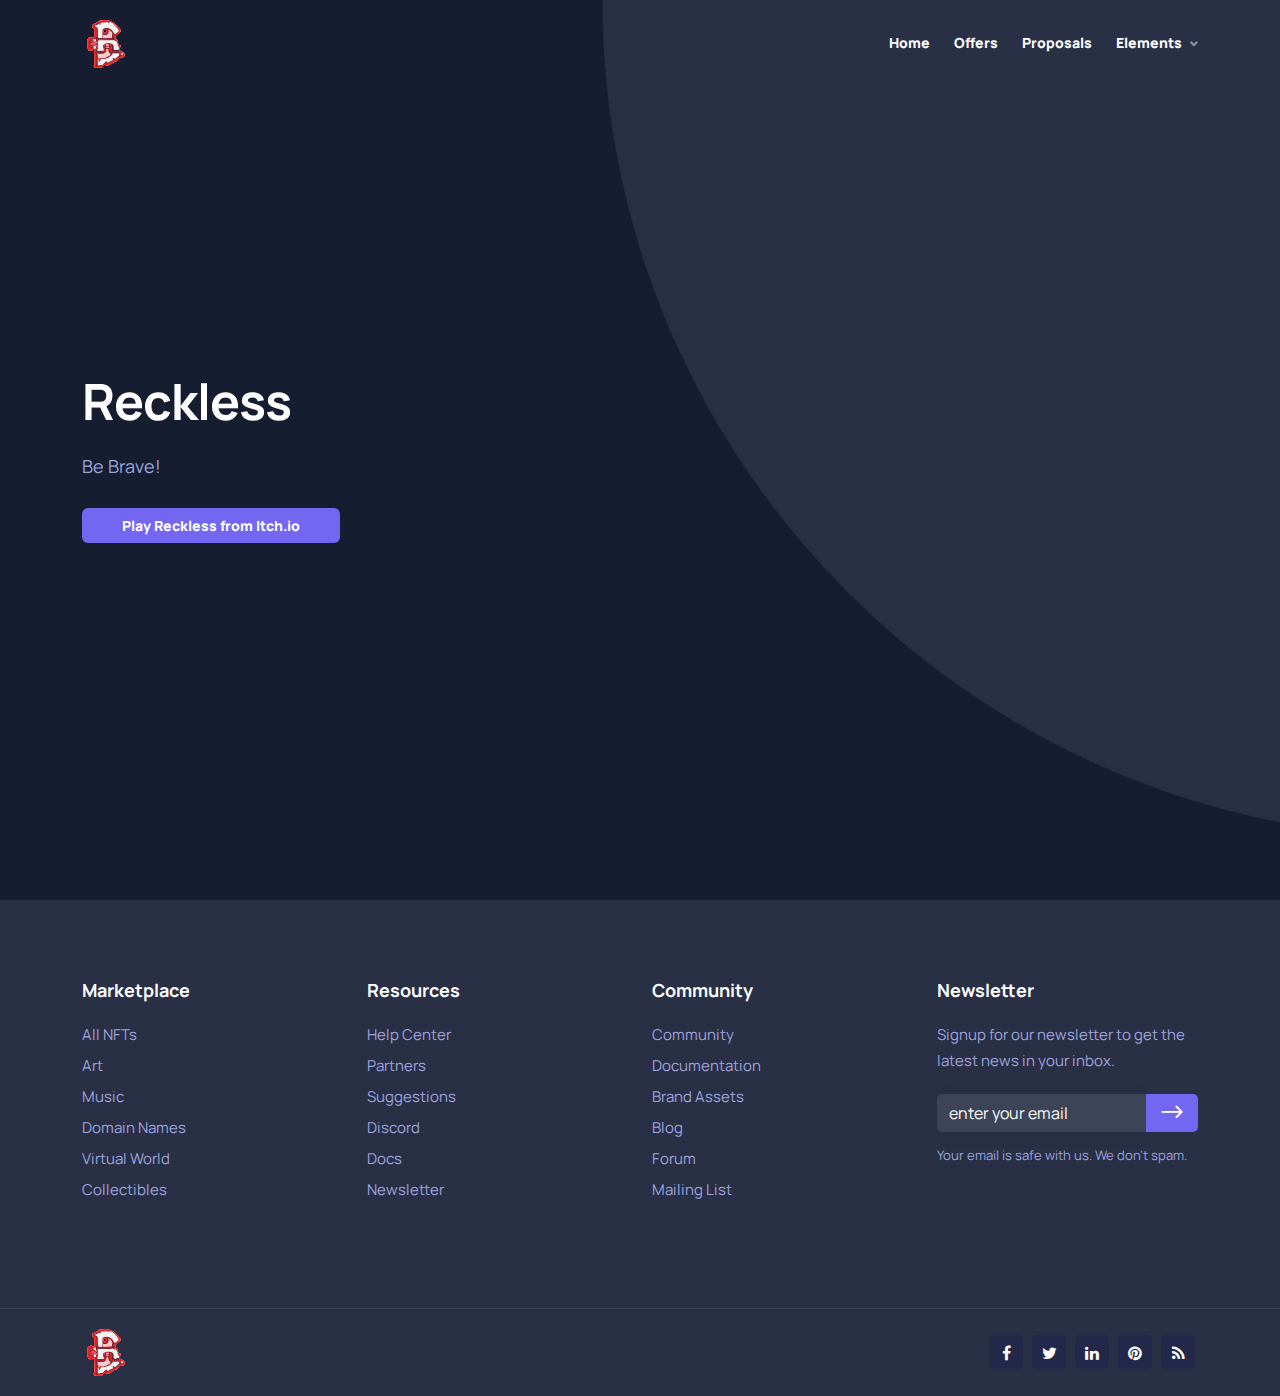
==== index.html @ c5ca8ec3 "First Commit" ====
<!DOCTYPE html>
<html lang="zxx">

<head>
    <title>Reckless NFT Marketplace</title>
    <link rel="icon" href="images/logo-reckless.svg" type="image/gif" sizes="16x16">
    <meta content="text/html;charset=utf-8" http-equiv="Content-Type">
    <meta content="width=device-width, initial-scale=1.0" name="viewport" />
    <meta content="Gigaland - NFT Marketplace Website Template" name="description" />
    <meta content="" name="keywords" />
    <meta content="" name="author" />
    <!-- CSS Files
    ================================================== -->
    <link id="bootstrap" href="css/bootstrap.min.css" rel="stylesheet" type="text/css" />
    <link id="bootstrap-grid" href="css/bootstrap-grid.min.css" rel="stylesheet" type="text/css" />
    <link id="bootstrap-reboot" href="css/bootstrap-reboot.min.css" rel="stylesheet" type="text/css" />
    <link href="css/animate.css" rel="stylesheet" type="text/css" />
    <link href="css/owl.carousel.css" rel="stylesheet" type="text/css" />
    <link href="css/owl.theme.css" rel="stylesheet" type="text/css" />
    <link href="css/owl.transitions.css" rel="stylesheet" type="text/css" />
    <link href="css/magnific-popup.css" rel="stylesheet" type="text/css" />
    <link href="css/jquery.countdown.css" rel="stylesheet" type="text/css" />
    <link href="css/style.css" rel="stylesheet" type="text/css" />
    <!-- color scheme -->
    <link id="colors" href="css/colors/scheme-02.css" rel="stylesheet" type="text/css" />
    <link href="css/coloring.css" rel="stylesheet" type="text/css" />
</head>

<body class="dark-scheme">
    <div id="wrapper">
        <!-- header begin -->
            <header class="transparent">
                <div class="container">
                <div class="row">
                    <div class="col-md-12">
                        <div class="de-flex sm-pt10">
                            <div class="de-flex-col">
                                <div class="de-flex-col">
                                    <!-- logo begin -->
                                    <div id="logo">
                                        <a href="index.html">
                                            <img alt="" src="images/logo-reckless.svg" style="width:15%;" />
                                        </a>
                                    </div>
                                    <!-- logo close -->
                                </div>
                                <!--<div class="de-flex-col">
                                    <input id="quick_search" class="xs-hide" name="quick_search" placeholder="search item here..." type="text" />
                                </div>-->
                            </div>
                            <div class="de-flex-col header-col-mid">
                                <!-- mainmenu begin -->
                                <ul id="mainmenu">
                                    <li>
                                        <a href="index.html">Home<span></span></a>
                                    </li>
                                    <li>
                                        <a href="explore.html">Offers<span></span></a>
                                    </li>
                                    <!--<li>
                                        <a href="#">Pages<span></span></a>
                                        <ul>
                                            <li><a href="author.html">Author</a></li>
                                            <li><a href="create.html">Create</a></li>
                                            <li><a href="news.html">News</a></li>
                                            <li><a href="gallery.html">Gallery</a></li>
                                            <li><a href="login.html">Login</a></li>
                                            <li><a href="login-2.html">Login 2</a></li>
                                            <li><a href="register.html">Register</a></li>
                                            <li><a href="contact.html">Contact Us</a></li>
                                        </ul>
                                    </li>-->
                                    <li>
                                        <a href="proposals.html">Proposals<span></span></a>
                                    </li>
                                    <li>
                                        <a href="#">Elements<span></span></a>
                                        <ul>
                                            <li><a href="my-items.html">My Items</a></li>
                                            <li><a href="my-explore.html">My Offers</a></li>
                                            <li><a href="my-proposals.html">My Proposals</a></li>
                                            <!--<li><a href="accordion.html">Accordion</a></li> 
                                            <li><a href="alerts.html">Alerts</a></li>
                                            <li><a href="counters.html">Counters</a></li>
                                            <li><a href="modal.html">Modal</a></li>
                                            <li><a href="popover.html">Popover</a></li>
                                            <li><a href="pricing-table.html">Pricing Table</a></li>
                                            <li><a href="progress-bar.html">Progress Bar</a></li>
                                            <li><a href="tabs.html">Tabs</a></li>
                                            <li><a href="tooltips.html">Tooltips</a></li>-->
                                        </ul>
                                    </li>
                                </ul>
                                <!--<div class="menu_side_area">
                                    <a href="login.html" class="btn-main">Login</a>
                                    <span id="menu-btn"></span>
                                </div>-->
                            </div>
                        </div>
                    </div>
                </div>
            </div>
            </header>
            <!-- header close -->
        <!-- content begin -->
        <div class="no-bottom no-top" id="content">
            <div id="top"></div>
            <section id="section-hero" aria-label="section" class="no-top no-bottom vh-100" data-bgimage="url(images/background/bg-shape-1-dark.jpg) bottom">
                <div class="v-center">
                    <div class="container">
                        <div class="row align-items-center">
                            <div class="col-md-6">
                                <!--<div class="spacer-single"></div>
                                <h6 class="wow fadeInUp" data-wow-delay=".5s"><span class="text-uppercase id-color-2">Gigaland Market</span></h6>-->
                                <div class="spacer-10"></div>
                                <h1 class="wow fadeInUp" data-wow-delay=".75s">Reckless</h1>
                                <p class="wow fadeInUp lead" data-wow-delay="1s">
                                Be Brave!</p>
                                <div class="spacer-10"></div>
                                <a href="https://ivan-tigan.itch.io/reckless" target="_blank" class="btn-main wow fadeInUp lead" data-wow-delay="1.25s">Play Reckless from Itch.io</a>
                                <div class="mb-sm-30"></div>
                            </div>
                            <div class="col-md-6 xs-hide">
                                <iframe width="560" height="315" src="https://www.youtube.com/embed/4ejodRRVFJ0" title="YouTube video player" frameborder="0" allow="accelerometer; autoplay; clipboard-write; encrypted-media; gyroscope; picture-in-picture" allowfullscreen></iframe>
                                <div class="spacer-40"></div>
                                <iframe width="560" height="315" src="https://www.youtube.com/embed/QgI1jBgc-pI" title="YouTube video player" frameborder="0" allow="accelerometer; autoplay; clipboard-write; encrypted-media; gyroscope; picture-in-picture" allowfullscreen></iframe>
                                <!--<img src="images/misc/nft.png" class="lazy img-fluid wow fadeIn" data-wow-delay="1.25s" alt="">-->
                            </div>
                        </div>
                    </div>
                </div>
            </section>
            <!--<section id="section-intro" class="no-top no-bottom">
                <div class="container">
                    <div class="row">
                        <div class="col-lg-4 col-md-6 mb-sm-30">
                            <div class="feature-box f-boxed style-3">
                                <i class="wow fadeInUp bg-color-2 i-boxed icon_wallet"></i>
                                <div class="text">
                                    <h4 class="wow fadeInUp">Set up your wallet</h4>
                                    <p class="wow fadeInUp" data-wow-delay=".25s">Sed ut perspiciatis unde omnis iste natus error sit voluptatem accusantium doloremque laudantium, totam rem.</p>
                                </div>
                                <i class="wm icon_wallet"></i>
                            </div>
                        </div>
                        <div class="col-lg-4 col-md-6 mb-sm-30">
                            <div class="feature-box f-boxed style-3">
                                <i class="wow fadeInUp bg-color-2 i-boxed icon_cloud-upload_alt"></i>
                                <div class="text">
                                    <h4 class="wow fadeInUp">Add your NFT's</h4>
                                    <p class="wow fadeInUp" data-wow-delay=".25s">Sed ut perspiciatis unde omnis iste natus error sit voluptatem accusantium doloremque laudantium, totam rem.</p>
                                </div>
                                <i class="wm icon_cloud-upload_alt"></i>
                            </div>
                        </div>
                        <div class="col-lg-4 col-md-6 mb-sm-30">
                            <div class="feature-box f-boxed style-3">
                                <i class="wow fadeInUp bg-color-2 i-boxed icon_tags_alt"></i>
                                <div class="text">
                                    <h4 class="wow fadeInUp">Sell your NFT's</h4>
                                    <p class="wow fadeInUp" data-wow-delay=".25s">Sed ut perspiciatis unde omnis iste natus error sit voluptatem accusantium doloremque laudantium, totam rem.</p>
                                </div>
                                <i class="wm icon_tags_alt"></i>
                            </div>
                        </div>
                    </div>
                </div>
            </section>            

            <section id="section-collections" class="no-bottom">
                <div class="container">
                    <div class="row">
                        <div class="col-lg-12">
                            <div class="text-center">
                                <h2>Hot Collections</h2>
                                <div class="small-border bg-color-2"></div>
                            </div>
                        </div>
                        <div id="collection-carousel" class="owl-carousel wow fadeIn">

                                <div class="nft_coll">
                                    <div class="nft_wrap">
                                        <a href="collection.html"><img src="images/collections/coll-1.jpg" class="lazy img-fluid" alt=""></a>
                                    </div>
                                    <div class="nft_coll_pp">
                                        <a href="collection.html"><img class="lazy" src="images/author/author-1.jpg" alt=""></a>
                                        <i class="fa fa-check"></i>
                                    </div>
                                    <div class="nft_coll_info">
                                        <a href="collection.html"><h4>Abstraction</h4></a>
                                        <span>ERC-192</span>
                                    </div>
                                </div>
                            
                                <div class="nft_coll">
                                    <div class="nft_wrap">
                                        <a href="collection.html"><img src="images/collections/coll-2.jpg" class="lazy img-fluid" alt=""></a>
                                    </div>
                                    <div class="nft_coll_pp">
                                        <a href="collection.html"><img class="lazy" src="images/author/author-2.jpg" alt=""></a>
                                        <i class="fa fa-check"></i>
                                    </div>
                                    <div class="nft_coll_info">
                                        <a href="collection.html"><h4>Patternlicious</h4></a>
                                        <span>ERC-61</span>
                                    </div>
                                </div>
                            
                                <div class="nft_coll">
                                    <div class="nft_wrap">
                                        <a href="collection.html"><img src="images/collections/coll-3.jpg" class="lazy img-fluid" alt=""></a>
                                    </div>
                                    <div class="nft_coll_pp">
                                        <a href="collection.html"><img class="lazy" src="images/author/author-3.jpg" alt=""></a>
                                        <i class="fa fa-check"></i>
                                    </div>
                                    <div class="nft_coll_info">
                                        <a href="collection.html"><h4>Skecthify</h4></a>
                                        <span>ERC-126</span>
                                    </div>
                                </div>
                            
                                <div class="nft_coll">
                                    <div class="nft_wrap">
                                        <a href="collection.html"><img src="images/collections/coll-4.jpg" class="lazy img-fluid" alt=""></a>
                                    </div>
                                    <div class="nft_coll_pp">
                                        <a href="collection.html"><img class="lazy" src="images/author/author-4.jpg" alt=""></a>
                                        <i class="fa fa-check"></i>
                                    </div>
                                    <div class="nft_coll_info">
                                        <a href="collection.html"><h4>Cartoonism</h4></a>
                                        <span>ERC-73</span>
                                    </div>
                                </div>
                            
                                <div class="nft_coll">
                                    <div class="nft_wrap">
                                        <a href="collection.html"><img src="images/collections/coll-5.jpg" class="lazy img-fluid" alt=""></a>
                                    </div>
                                    <div class="nft_coll_pp">
                                        <a href="collection.html"><img class="lazy" src="images/author/author-5.jpg" alt=""></a>
                                        <i class="fa fa-check"></i>
                                    </div>
                                    <div class="nft_coll_info">
                                        <a href="collection.html"><h4>Virtuland</h4></a>
                                        <span>ERC-85</span>
                                    </div>
                                </div>
                            
                                <div class="nft_coll">
                                    <div class="nft_wrap">
                                        <a href="collection.html"><img src="images/collections/coll-6.jpg" class="lazy img-fluid" alt=""></a>
                                    </div>
                                    <div class="nft_coll_pp">
                                        <a href="collection.html"><img class="lazy" src="images/author/author-6.jpg" alt=""></a>
                                        <i class="fa fa-check"></i>
                                    </div>
                                    <div class="nft_coll_info">
                                        <a href="collection.html"><h4>Papercut</h4></a>
                                        <span>ERC-42</span>
                                    </div>
                                </div>
                                
                            </div>
                        </div>
                    </div>
                </section>

            <section id="section-items" class="no-bottom">
                <div class="container">
                    <div class="row">
                        <div class="col-lg-12">
                            <div class="text-center">
                                <h2>New Items</h2>
                                <div class="small-border bg-color-2"></div>
                            </div>
                        </div>
                        <div id="items-carousel" class="owl-carousel wow fadeIn">-->

                                <!-- nft item begin 
                                <div class="d-item">
                                    <div class="nft__item">
                                        <div class="de_countdown" data-year="2021" data-month="8" data-day="16" data-hour="8"></div>
                                        <div class="author_list_pp">
                                            <a href="author.html">                                    
                                                <img class="lazy" src="images/author/author-1.jpg" alt="">
                                                <i class="fa fa-check"></i>
                                            </a>
                                        </div>
                                        <div class="nft__item_wrap">
                                            <a href="item-details.html">
                                                <img src="images/items/static-1.jpg" class="lazy nft__item_preview" alt="">
                                            </a>
                                        </div>
                                        <div class="nft__item_info">
                                            <a href="item-details.html">
                                                <h4>Pinky Ocean</h4>
                                            </a>
                                            <div class="nft__item_price">
                                                0.08 ETH<span>1/20</span>
                                            </div>
                                            <div class="nft__item_action">
                                                <a href="#">Place a bid</a>
                                            </div>
                                            <div class="nft__item_like">
                                                <i class="fa fa-heart"></i><span>50</span>
                                            </div>                            
                                        </div> 
                                    </div>
                                </div>                 
                                 nft item begin 
                                <div class="d-item">
                                    <div class="nft__item">
                                        <div class="author_list_pp">
                                            <a href="author.html">                                    
                                                <img class="lazy" src="images/author/author-10.jpg" alt="">
                                                <i class="fa fa-check"></i>
                                            </a>
                                        </div>
                                        <div class="nft__item_wrap">
                                            <a href="item-details.html">
                                                <img src="images/items/static-2.jpg" class="lazy nft__item_preview" alt="">
                                            </a>
                                        </div>
                                        <div class="nft__item_info">
                                            <a href="item-details.html">
                                                <h4>Deep Sea Phantasy</h4>
                                            </a>
                                            <div class="nft__item_price">
                                                0.06 ETH<span>1/22</span>
                                            </div>
                                            <div class="nft__item_action">
                                                <a href="#">Place a bid</a>
                                            </div>
                                            <div class="nft__item_like">
                                                <i class="fa fa-heart"></i><span>80</span>
                                            </div>                                 
                                        </div> 
                                    </div>
                                </div>
                                 nft item begin 
                                <div class="d-item">
                                    <div class="nft__item">
                                        <div class="de_countdown" data-year="2021" data-month="9" data-day="14" data-hour="8"></div>
                                        <div class="author_list_pp">
                                            <a href="author.html">                                    
                                                <img class="lazy" src="images/author/author-11.jpg" alt="">
                                                <i class="fa fa-check"></i>
                                            </a>
                                        </div>
                                        <div class="nft__item_wrap">
                                            <a href="item-details.html">
                                                <img src="images/items/static-3.jpg" class="lazy nft__item_preview" alt="">
                                            </a>
                                        </div>
                                        <div class="nft__item_info">
                                            <a href="item-details.html">
                                                <h4>Rainbow Style</h4>
                                            </a>
                                            <div class="nft__item_price">
                                                0.05 ETH<span>1/11</span>
                                            </div>
                                            <div class="nft__item_action">
                                                <a href="#">Place a bid</a>
                                            </div>
                                            <div class="nft__item_like">
                                                <i class="fa fa-heart"></i><span>97</span>
                                            </div>                                 
                                        </div> 
                                    </div>
                                </div>
                                 nft item begin 
                                <div class="d-item">
                                    <div class="nft__item">
                                        <div class="author_list_pp">
                                            <a href="author.html">                                    
                                                <img class="lazy" src="images/author/author-12.jpg" alt="">
                                                <i class="fa fa-check"></i>
                                            </a>
                                        </div>
                                        <div class="nft__item_wrap">
                                            <a href="item-details.html">
                                                <img src="images/items/static-4.jpg" class="lazy nft__item_preview" alt="">
                                            </a>
                                        </div>
                                        <div class="nft__item_info">
                                            <a href="item-details.html">
                                                <h4>Two Tigers</h4>
                                            </a>
                                            <div class="nft__item_price">
                                                0.02 ETH<span>1/15</span>
                                            </div>
                                            <div class="nft__item_action">
                                                <a href="#">Place a bid</a>
                                            </div>
                                            <div class="nft__item_like">
                                                <i class="fa fa-heart"></i><span>73</span>
                                            </div>                                 
                                        </div> 
                                    </div>
                                </div>
                                 nft item begin 
                                <div class="d-item">
                                    <div class="nft__item">
                                        <div class="author_list_pp">
                                            <a href="author.html">                                    
                                                <img class="lazy" src="images/author/author-9.jpg" alt="">
                                                <i class="fa fa-check"></i>
                                            </a>
                                        </div>
                                        <div class="nft__item_wrap">
                                            <a href="item-details.html">
                                                <img src="images/items/anim-4.webp" class="lazy nft__item_preview" alt="">
                                            </a>
                                        </div>
                                        <div class="nft__item_info">
                                            <a href="item-details.html">
                                                <h4>The Truth</h4>
                                            </a>
                                            <div class="nft__item_price">
                                                0.06 ETH<span>1/20</span>
                                            </div>
                                            <div class="nft__item_action">
                                                <a href="#">Place a bid</a>
                                            </div>
                                            <div class="nft__item_like">
                                                <i class="fa fa-heart"></i><span>26</span>
                                            </div>                                 
                                        </div>
                                    </div>
                                </div>
                                 nft item begin 
                                <div class="d-item">
                                    <div class="nft__item">
                                        <div class="de_countdown" data-year="2021" data-month="8" data-day="11" data-hour="8"></div>
                                        <div class="author_list_pp">
                                            <a href="author.html">                                    
                                                <img class="lazy" src="images/author/author-2.jpg" alt="">
                                                <i class="fa fa-check"></i>
                                            </a>
                                        </div>
                                        <div class="nft__item_wrap">
                                            <a href="item-details.html">
                                                <img src="images/items/anim-2.webp" class="lazy nft__item_preview" alt="">
                                            </a>
                                        </div>
                                        <div class="nft__item_info">
                                            <a href="item-details.html">
                                                <h4>Running Puppets</h4>
                                            </a>
                                            <div class="nft__item_price">
                                                0.03 ETH<span>1/24</span>
                                            </div>    
                                            <div class="nft__item_action">
                                                <a href="#">Place a bid</a>
                                            </div>
                                            <div class="nft__item_like">
                                                <i class="fa fa-heart"></i><span>45</span>
                                            </div>                                  
                                        </div> 
                                    </div>
                                </div>
                                 nft item begin 
                                <div class="d-item">
                                    <div class="nft__item">
                                        <div class="author_list_pp">
                                            <a href="author.html">                                    
                                                <img class="lazy" src="images/author/author-3.jpg" alt="">
                                                <i class="fa fa-check"></i>
                                            </a>
                                        </div>
                                        <div class="nft__item_wrap">
                                            <a href="item-details.html">
                                                <img src="images/items/anim-1.webp" class="lazy nft__item_preview" alt="">
                                            </a>
                                        </div>
                                        <div class="nft__item_info">
                                            <a href="item-details.html">
                                                <h4>USA Wordmation</h4>
                                            </a>
                                            <div class="nft__item_price">
                                                0.09 ETH<span>1/25</span>
                                            </div>
                                            <div class="nft__item_action">
                                                <a href="#">Place a bid</a>
                                            </div>
                                            <div class="nft__item_like">
                                                <i class="fa fa-heart"></i><span>76</span>
                                            </div>                                 
                                        </div> 
                                    </div>
                                </div>
                                
                            </div>
                        </div>
                    </div>
                </section>

            <section id="section-popular" class="pb-5">
                <div class="container">
                    <div class="row">
                        <div class="col-lg-12">
                            <div class="text-center">
                                <h2>Top Sellers</h2>
                                <div class="small-border bg-color-2"></div>
                            </div>
                        </div>
                        <div class="col-md-12 wow fadeIn">
                            <ol class="author_list">
                                <li>                                    
                                    <div class="author_list_pp">
                                        <a href="author.html">
                                            <img class="lazy" src="images/author/author-1.jpg" alt="">
                                            <i class="fa fa-check"></i>
                                        </a>
                                    </div>                                    
                                    <div class="author_list_info">
                                        <a href="author.html">Monica Lucas</a>
                                        <span>3.2 ETH</span>
                                    </div>
                                </li>
                                <li>
                                    <div class="author_list_pp">
                                        <a href="author.html">                                    
                                            <img class="lazy" src="images/author/author-2.jpg" alt="">
                                            <i class="fa fa-check"></i>
                                        </a>
                                    </div>
                                    <div class="author_list_info">
                                        <a href="author.html">Mamie Barnett</a>
                                        <span>2.8 ETH</span>
                                    </div>
                                </li>
                                <li>
                                    <div class="author_list_pp">
                                        <a href="author.html">                                    
                                            <img class="lazy" src="images/author/author-3.jpg" alt="">
                                            <i class="fa fa-check"></i>
                                        </a>
                                    </div>
                                    <div class="author_list_info">
                                        <a href="author.html">Nicholas Daniels</a>
                                        <span>2.5 ETH</span>
                                    </div>
                                </li>
                                <li>
                                    <div class="author_list_pp">
                                        <a href="author.html">                                    
                                            <img class="lazy" src="images/author/author-4.jpg" alt="">
                                            <i class="fa fa-check"></i>
                                        </a>
                                    </div>
                                    <div class="author_list_info">
                                        <a href="author.html">Lori Hart</a>
                                        <span>2.2 ETH</span>
                                    </div>
                                </li>
                                <li>
                                    <div class="author_list_pp">
                                        <a href="author.html">                                    
                                            <img class="lazy" src="images/author/author-5.jpg" alt="">
                                            <i class="fa fa-check"></i>
                                        </a>
                                    </div>
                                    <div class="author_list_info">
                                        <a href="author.html">Jimmy Wright</a>
                                        <span>1.9 ETH</span>
                                    </div>
                                </li>
                                <li>
                                    <div class="author_list_pp">
                                        <a href="author.html">                                    
                                            <img class="lazy" src="images/author/author-6.jpg" alt="">
                                            <i class="fa fa-check"></i>
                                        </a>
                                    </div>
                                    <div class="author_list_info">
                                        <a href="author.html">Karla Sharp</a>
                                        <span>1.6 ETH</span>
                                    </div>
                                </li>
                                <li>
                                    <div class="author_list_pp">
                                        <a href="author.html">                                    
                                            <img class="lazy" src="images/author/author-7.jpg" alt="">
                                            <i class="fa fa-check"></i>
                                        </a>
                                    </div>
                                    <div class="author_list_info">
                                        <a href="author.html">Gayle Hicks</a>
                                        <span>1.5 ETH</span>
                                    </div>
                                </li>
                                <li>
                                    <div class="author_list_pp">
                                        <a href="author.html">                                    
                                            <img class="lazy" src="images/author/author-8.jpg" alt="">
                                            <i class="fa fa-check"></i>
                                        </a>
                                    </div>
                                    <div class="author_list_info">
                                        <a href="author.html">Claude Banks</a>
                                        <span>1.3 ETH</span>
                                    </div>
                                </li>
                                <li>
                                    <div class="author_list_pp">
                                        <a href="author.html">                                    
                                            <img class="lazy" src="images/author/author-9.jpg" alt="">
                                            <i class="fa fa-check"></i>
                                        </a>
                                    </div>
                                    <div class="author_list_info">
                                        <a href="author.html">Franklin Greer</a>
                                        <span>0.9 ETH</span>
                                    </div>
                                </li>
                                <li>
                                    <div class="author_list_pp">
                                        <a href="author.html">                                    
                                            <img class="lazy" src="images/author/author-10.jpg" alt="">
                                            <i class="fa fa-check"></i>
                                        </a>
                                    </div>
                                    <div class="author_list_info">
                                        <a href="author.html">Stacy Long</a>
                                        <span>0.8 ETH</span>
                                    </div>
                                </li>
                                <li>
                                    <div class="author_list_pp">
                                        <a href="author.html">                                    
                                            <img class="lazy" src="images/author/author-11.jpg" alt="">
                                            <i class="fa fa-check"></i>
                                        </a>
                                    </div>
                                    <div class="author_list_info">
                                        <a href="author.html">Ida Chapman</a>
                                        <span>0.6 ETH</span>
                                    </div>
                                </li>
                                <li>
                                    <div class="author_list_pp">
                                        <a href="author.html">                                    
                                            <img class="lazy" src="images/author/author-12.jpg" alt="">
                                            <i class="fa fa-check"></i>
                                        </a>
                                    </div>
                                    <div class="author_list_info">
                                        <a href="author.html">Fred Ryan</a>
                                        <span>0.5 eth</span>
                                    </div>
                                </li>
                            </ol>
                        </div>
                    </div>
                </div>
            </section>        
            <section id="section-category" class="no-top">
                <div class="container">
                    <div class="row">
                        <div class="col-lg-12">
                            <div class="text-center">
                                <h2>Browse by category</h2>
                                <div class="small-border bg-color-2"></div>
                            </div>
                        </div>
                        <div class="col-md-2 col-sm-4 col-6 mb-sm-30 wow fadeInRight" data-wow-delay=".1s">
                            <a href="explore.html" class="icon-box style-2 rounded">
                                <i class="fa fa-image"></i>
                                <span>Art</span>
                            </a>
                        </div>
                        <div class="col-md-2 col-sm-4 col-6 mb-sm-30 wow fadeInRight" data-wow-delay=".2s">
                            <a href="explore.html" class="icon-box style-2 rounded">
                                <i class="fa fa-music"></i>
                                <span>Music</span>
                            </a>
                        </div>
                        <div class="col-md-2 col-sm-4 col-6 mb-sm-30 wow fadeInRight" data-wow-delay=".3s">
                            <a href="explore.html" class="icon-box style-2 rounded">
                                <i class="fa fa-search"></i>
                                <span>Domain Names</span>
                            </a>
                        </div>
                        <div class="col-md-2 col-sm-4 col-6 mb-sm-30 wow fadeInRight" data-wow-delay=".4s">
                            <a href="explore.html" class="icon-box style-2 rounded">
                                <i class="fa fa-globe"></i>
                                <span>Virtual Worlds</span>
                            </a>
                        </div>
                        <div class="col-md-2 col-sm-4 col-6 mb-sm-30 wow fadeInRight" data-wow-delay=".5s">
                            <a href="explore.html" class="icon-box style-2 rounded">
                                <i class="fa fa-vcard"></i>
                                <span>Trading Cards</span>
                            </a>
                        </div>
                        <div class="col-md-2 col-sm-4 col-6 mb-sm-30 wow fadeInRight" data-wow-delay=".6s">
                            <a href="explore.html" class="icon-box style-2 rounded">
                                <i class="fa fa-th"></i>
                                <span>Collectibles</span>
                            </a>
                        </div>
                    </div>
                </div>
            </section>     
        </div>
         content close 
        <a href="#" id="back-to-top"></a>-->
        <!-- footer begin -->
        <footer>
            <div class="container">
                <div class="row">
                    <div class="col-md-3 col-sm-6 col-xs-1">
                        <div class="widget">
                            <h5>Marketplace</h5>
                            <ul>
                                <li><a href="#">All NFTs</a></li>
                                <li><a href="#">Art</a></li>
                                <li><a href="#">Music</a></li>
                                <li><a href="#">Domain Names</a></li>
                                <li><a href="#">Virtual World</a></li>
                                <li><a href="#">Collectibles</a></li>
                            </ul>
                        </div>
                    </div>
                    <div class="col-md-3 col-sm-6 col-xs-1">
                        <div class="widget">
                            <h5>Resources</h5>
                            <ul>
                                <li><a href="#">Help Center</a></li>
                                <li><a href="#">Partners</a></li>
                                <li><a href="#">Suggestions</a></li>
                                <li><a href="#">Discord</a></li>
                                <li><a href="#">Docs</a></li>
                                <li><a href="#">Newsletter</a></li>
                            </ul>
                        </div>
                    </div>
                    <div class="col-md-3 col-sm-6 col-xs-1">
                        <div class="widget">
                            <h5>Community</h5>
                            <ul>
                                <li><a href="#">Community</a></li>
                                <li><a href="#">Documentation</a></li>
                                <li><a href="#">Brand Assets</a></li>
                                <li><a href="#">Blog</a></li>
                                <li><a href="#">Forum</a></li>
                                <li><a href="#">Mailing List</a></li>
                            </ul>
                        </div>
                    </div>
                    <div class="col-md-3 col-sm-6 col-xs-1">
                        <div class="widget">
                            <h5>Newsletter</h5>
                            <p>Signup for our newsletter to get the latest news in your inbox.</p>
                            <form action="blank.php" class="row form-dark" id="form_subscribe" method="post" name="form_subscribe">
                                <div class="col text-center">
                                    <input class="form-control" id="txt_subscribe" name="txt_subscribe" placeholder="enter your email" type="text" /> <a href="#" id="btn-subscribe"><i class="arrow_right bg-color-secondary"></i></a>
                                    <div class="clearfix"></div>
                                </div>
                            </form>
                            <div class="spacer-10"></div>
                            <small>Your email is safe with us. We don't spam.</small>
                        </div>
                    </div>
                </div>
            </div>
            <div class="subfooter">
                <div class="container">
                    <div class="row">
                        <div class="col-md-12">
                            <div class="de-flex">
                                <div class="de-flex-col">
                                    <a href="index.html">
                                        <img alt="" src="images/logo-reckless.svg" style="width:15%;" />
                                    </a>
                                </div>
                                <div class="de-flex-col">
                                    <div class="social-icons">
                                        <a href="#"><i class="fa fa-facebook fa-lg"></i></a>
                                        <a href="#"><i class="fa fa-twitter fa-lg"></i></a>
                                        <a href="#"><i class="fa fa-linkedin fa-lg"></i></a>
                                        <a href="#"><i class="fa fa-pinterest fa-lg"></i></a>
                                        <a href="#"><i class="fa fa-rss fa-lg"></i></a>
                                    </div>
                                </div>
                            </div>
                        </div>
                    </div>
                </div>
            </div>
        </footer>
        <!-- footer close -->
        
    </div>
    
    <!-- Javascript Files
    ================================================== -->
    <script src="js/jquery.min.js"></script>
    <script src="js/bootstrap.min.js"></script>
    <script src="js/bootstrap.bundle.min.js"></script>
    <script src="js/wow.min.js"></script>
    <script src="js/jquery.isotope.min.js"></script>
    <script src="js/easing.js"></script>
    <script src="js/owl.carousel.js"></script>
    <script src="js/validation.js"></script>
    <script src="js/jquery.magnific-popup.min.js"></script>
    <script src="js/enquire.min.js"></script>
    <script src="js/jquery.plugin.js"></script>
    <script src="js/jquery.countTo.js"></script>
    <script src="js/jquery.countdown.js"></script>
    <script src="js/jquery.lazy.min.js"></script>
    <script src="js/jquery.lazy.plugins.min.js"></script>
    <script src="js/designesia.js"></script>
</body>

</html>
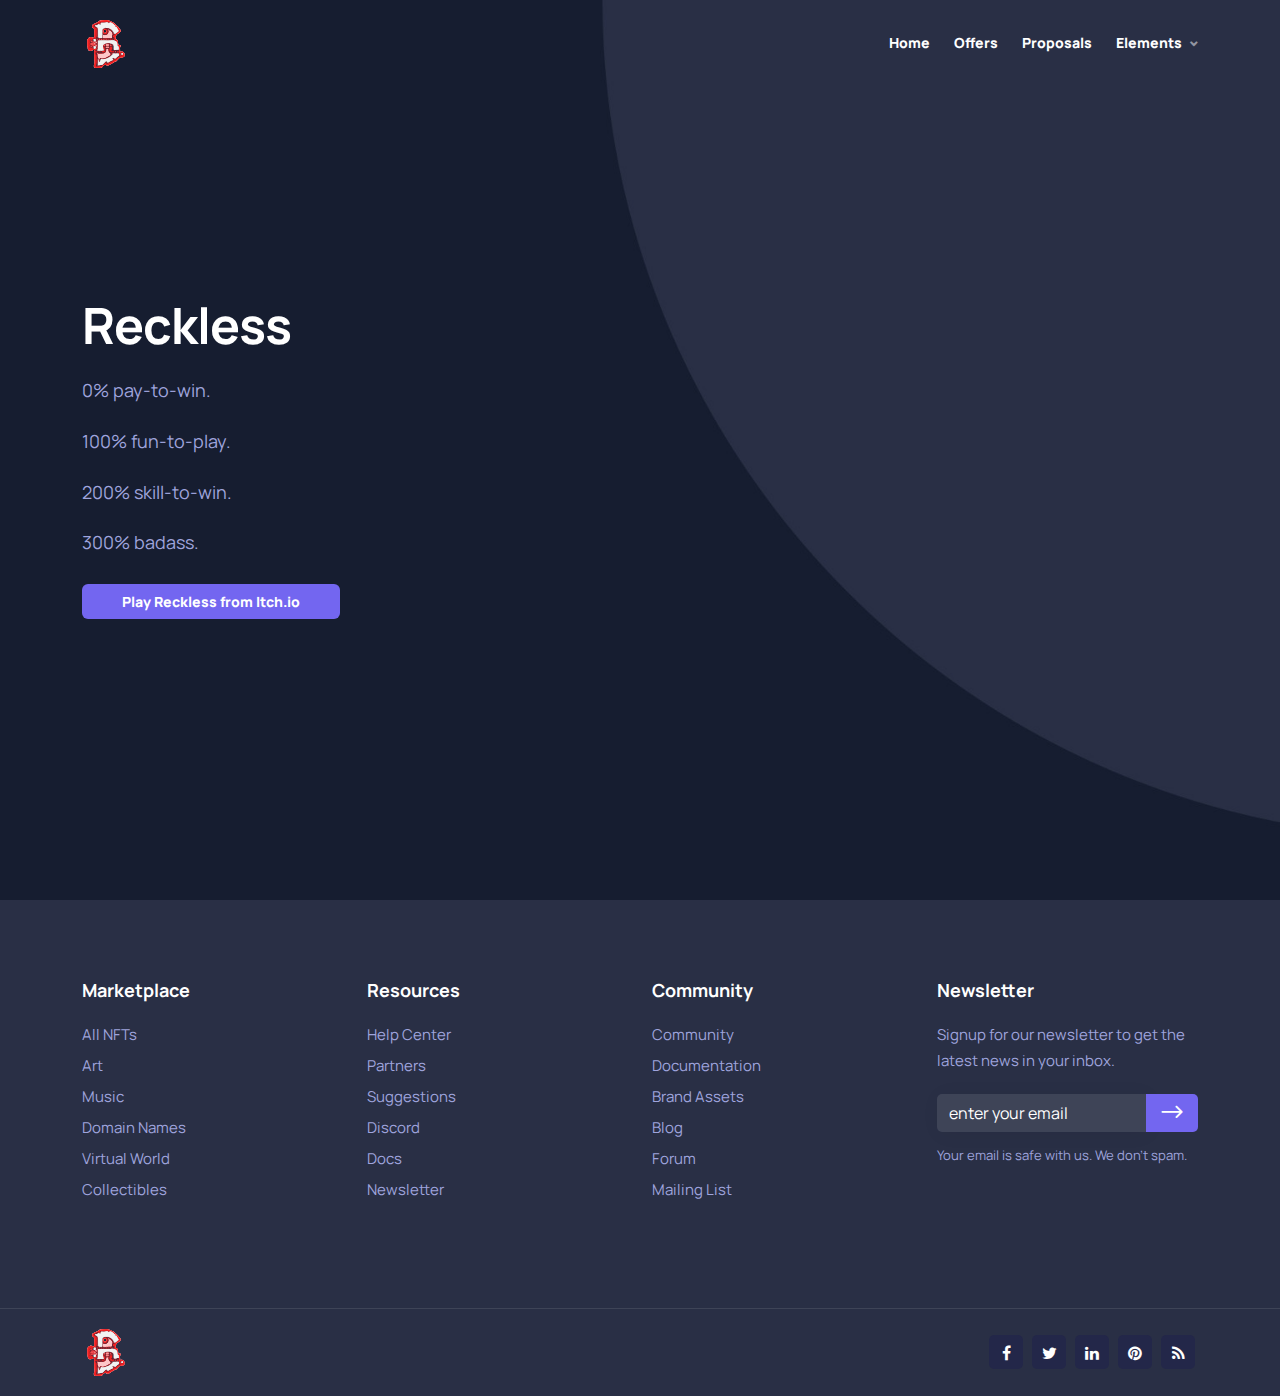
==== commit c17f9cb8: "New Contract" ====
--- a/index.html
+++ b/index.html
@@ -114,8 +114,10 @@
                                 <h6 class="wow fadeInUp" data-wow-delay=".5s"><span class="text-uppercase id-color-2">Gigaland Market</span></h6>-->
                                 <div class="spacer-10"></div>
                                 <h1 class="wow fadeInUp" data-wow-delay=".75s">Reckless</h1>
-                                <p class="wow fadeInUp lead" data-wow-delay="1s">
-                                Be Brave!</p>
+                                <p class="wow fadeInUp lead" data-wow-delay="1s">0% pay-to-win.</p>
+                                <p class="wow fadeInUp lead" data-wow-delay="1s">100% fun-to-play.</p>
+                                <p class="wow fadeInUp lead" data-wow-delay="1s">200% skill-to-win.</p>
+                                <p class="wow fadeInUp lead" data-wow-delay="1s">300% badass.</p>
                                 <div class="spacer-10"></div>
                                 <a href="https://ivan-tigan.itch.io/reckless" target="_blank" class="btn-main wow fadeInUp lead" data-wow-delay="1.25s">Play Reckless from Itch.io</a>
                                 <div class="mb-sm-30"></div>
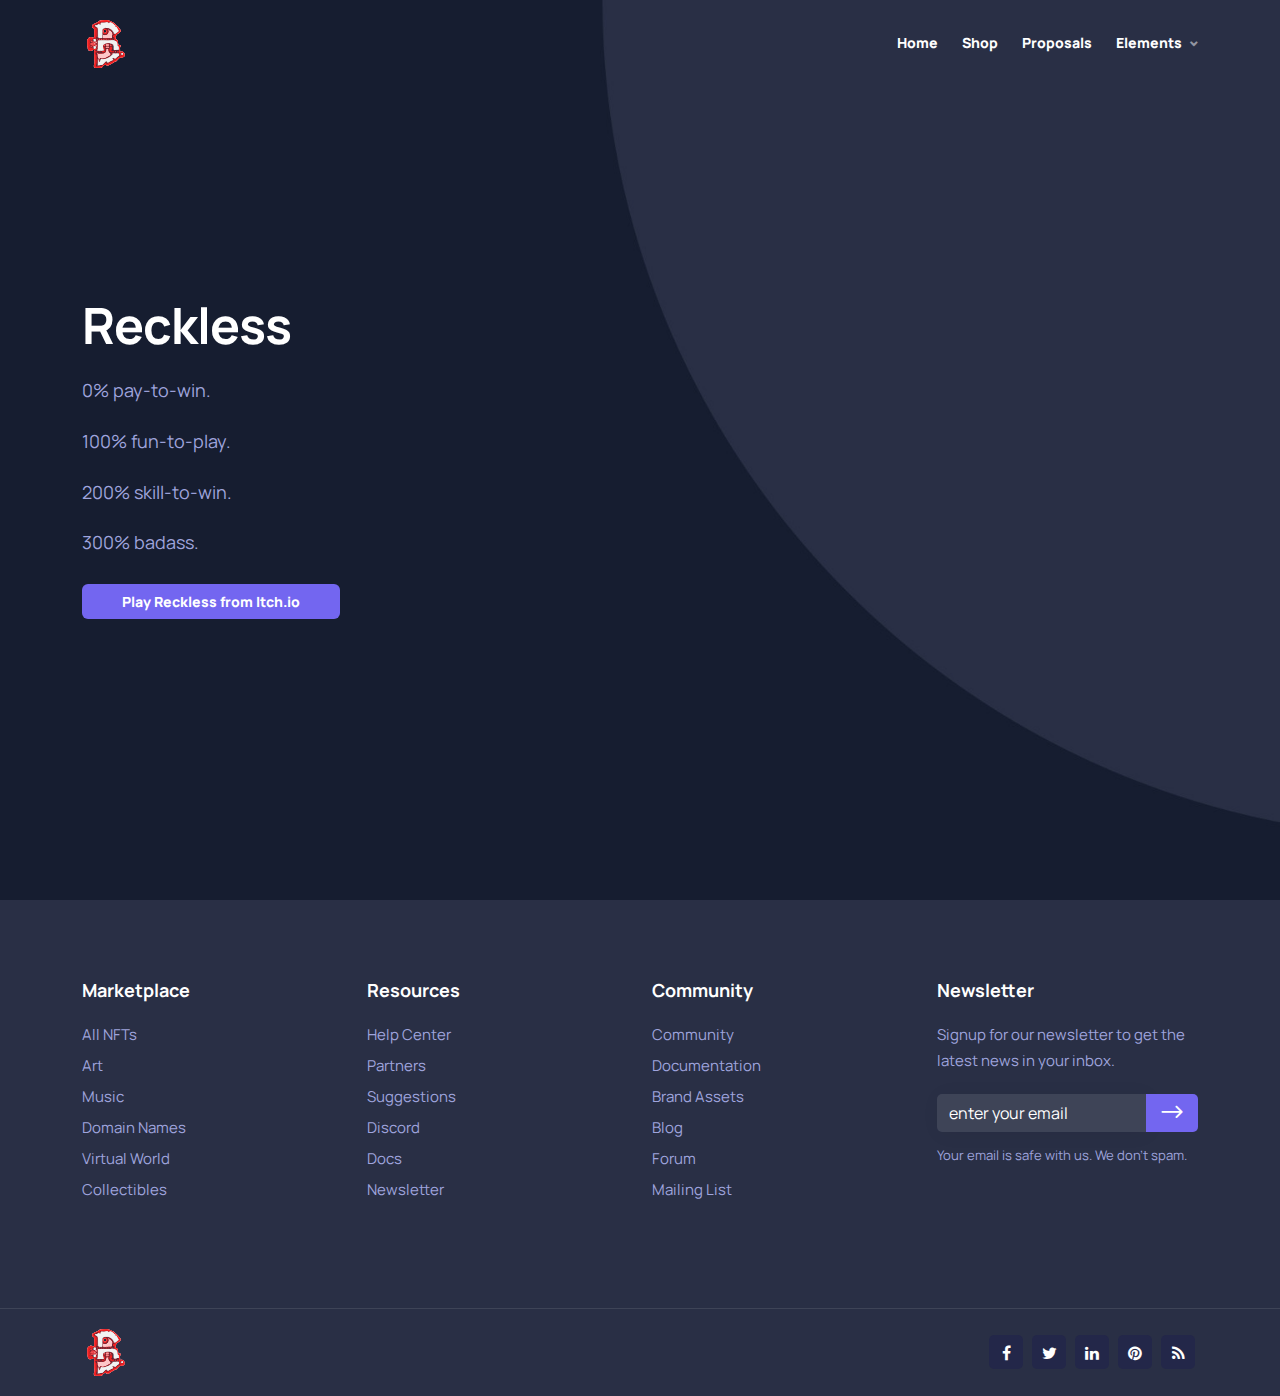
==== commit ed9d28ef: "Offers changed to Shop" ====
--- a/index.html
+++ b/index.html
@@ -55,7 +55,7 @@
                                         <a href="index.html">Home<span></span></a>
                                     </li>
                                     <li>
-                                        <a href="explore.html">Offers<span></span></a>
+                                        <a href="shop.html">Shop<span></span></a>
                                     </li>
                                     <!--<li>
                                         <a href="#">Pages<span></span></a>
@@ -77,7 +77,7 @@
                                         <a href="#">Elements<span></span></a>
                                         <ul>
                                             <li><a href="my-items.html">My Items</a></li>
-                                            <li><a href="my-explore.html">My Offers</a></li>
+                                            <li><a href="my-offers.html">My Offers</a></li>
                                             <li><a href="my-proposals.html">My Proposals</a></li>
                                             <!--<li><a href="accordion.html">Accordion</a></li> 
                                             <li><a href="alerts.html">Alerts</a></li>
@@ -123,9 +123,9 @@
                                 <div class="mb-sm-30"></div>
                             </div>
                             <div class="col-md-6 xs-hide">
-                                <iframe width="560" height="315" src="https://www.youtube.com/embed/4ejodRRVFJ0" title="YouTube video player" frameborder="0" allow="accelerometer; autoplay; clipboard-write; encrypted-media; gyroscope; picture-in-picture" allowfullscreen></iframe>
+                                <iframe width="373" height="210" src="https://www.youtube.com/embed/4ejodRRVFJ0" title="YouTube video player" frameborder="0" allow="accelerometer; autoplay; clipboard-write; encrypted-media; gyroscope; picture-in-picture" allowfullscreen></iframe>
                                 <div class="spacer-40"></div>
-                                <iframe width="560" height="315" src="https://www.youtube.com/embed/QgI1jBgc-pI" title="YouTube video player" frameborder="0" allow="accelerometer; autoplay; clipboard-write; encrypted-media; gyroscope; picture-in-picture" allowfullscreen></iframe>
+                                <iframe width="373" height="210" src="https://www.youtube.com/embed/QgI1jBgc-pI" title="YouTube video player" frameborder="0" allow="accelerometer; autoplay; clipboard-write; encrypted-media; gyroscope; picture-in-picture" allowfullscreen></iframe>
                                 <!--<img src="images/misc/nft.png" class="lazy img-fluid wow fadeIn" data-wow-delay="1.25s" alt="">-->
                             </div>
                         </div>
@@ -669,37 +669,37 @@
                             </div>
                         </div>
                         <div class="col-md-2 col-sm-4 col-6 mb-sm-30 wow fadeInRight" data-wow-delay=".1s">
-                            <a href="explore.html" class="icon-box style-2 rounded">
+                            <a href="shop.html" class="icon-box style-2 rounded">
                                 <i class="fa fa-image"></i>
                                 <span>Art</span>
                             </a>
                         </div>
                         <div class="col-md-2 col-sm-4 col-6 mb-sm-30 wow fadeInRight" data-wow-delay=".2s">
-                            <a href="explore.html" class="icon-box style-2 rounded">
+                            <a href="shop.html" class="icon-box style-2 rounded">
                                 <i class="fa fa-music"></i>
                                 <span>Music</span>
                             </a>
                         </div>
                         <div class="col-md-2 col-sm-4 col-6 mb-sm-30 wow fadeInRight" data-wow-delay=".3s">
-                            <a href="explore.html" class="icon-box style-2 rounded">
+                            <a href="shop.html" class="icon-box style-2 rounded">
                                 <i class="fa fa-search"></i>
                                 <span>Domain Names</span>
                             </a>
                         </div>
                         <div class="col-md-2 col-sm-4 col-6 mb-sm-30 wow fadeInRight" data-wow-delay=".4s">
-                            <a href="explore.html" class="icon-box style-2 rounded">
+                            <a href="shop.html" class="icon-box style-2 rounded">
                                 <i class="fa fa-globe"></i>
                                 <span>Virtual Worlds</span>
                             </a>
                         </div>
                         <div class="col-md-2 col-sm-4 col-6 mb-sm-30 wow fadeInRight" data-wow-delay=".5s">
-                            <a href="explore.html" class="icon-box style-2 rounded">
+                            <a href="shop.html" class="icon-box style-2 rounded">
                                 <i class="fa fa-vcard"></i>
                                 <span>Trading Cards</span>
                             </a>
                         </div>
                         <div class="col-md-2 col-sm-4 col-6 mb-sm-30 wow fadeInRight" data-wow-delay=".6s">
-                            <a href="explore.html" class="icon-box style-2 rounded">
+                            <a href="shop.html" class="icon-box style-2 rounded">
                                 <i class="fa fa-th"></i>
                                 <span>Collectibles</span>
                             </a>
